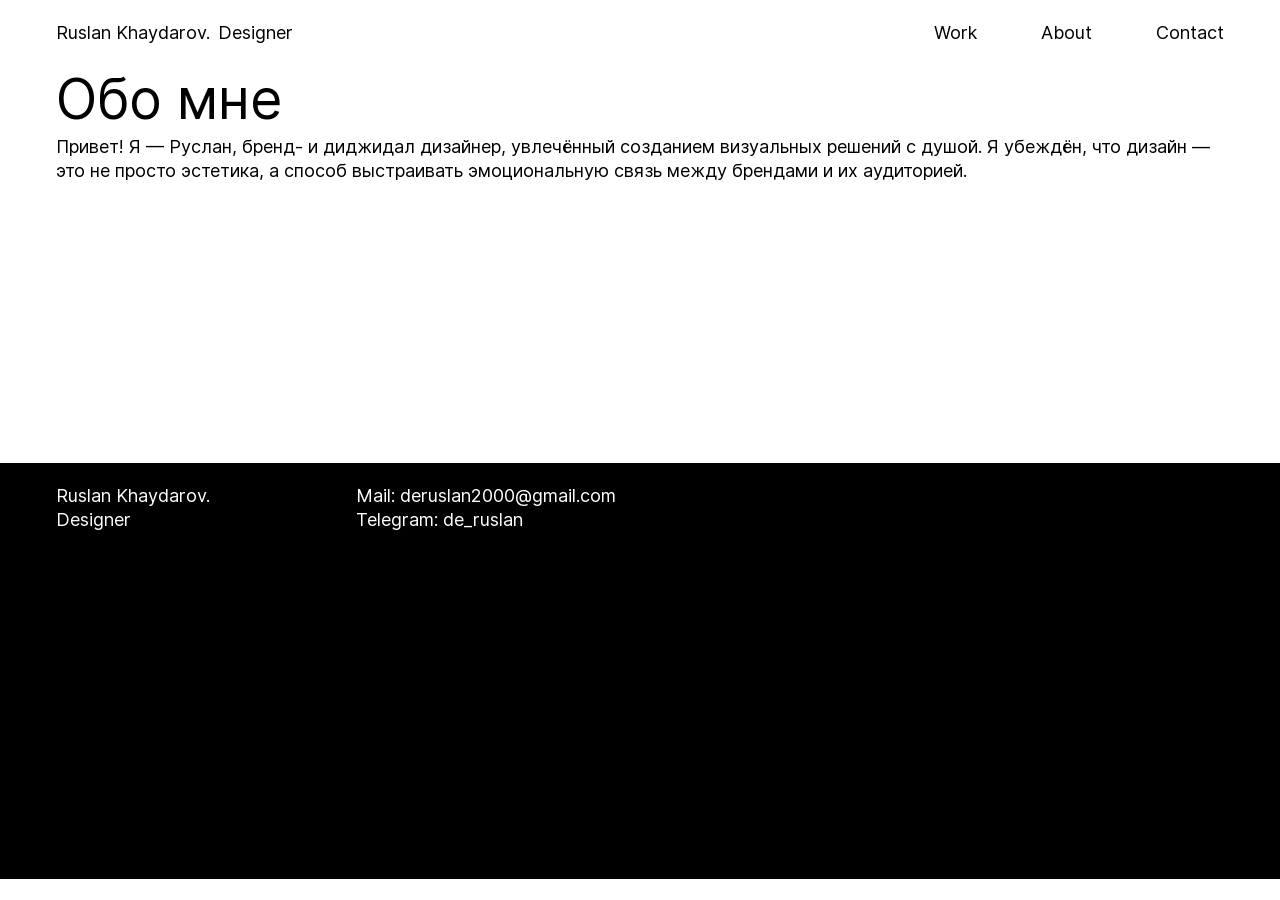
==== about/index.html @ 262247f7 "Add files via upload" ====
<!DOCTYPE html>
<html lang="ru">
<head>
    <meta charset="UTF-8">
    <meta http-equiv="X-UA-Compatible" content="IE=edge">
    <meta name="viewport" content="width=device-width, initial-scale=1.0">
    <link rel="stylesheet" href="../css/fonts.css">
    <link rel="stylesheet" href="../css/bootstrap-reboot.min.css">
    <link rel="stylesheet" href="../css/style.css">
    <title>TMA</title>
</head>
<body>
    <header class="header container">

        <div class="header__logo">
            <div class="logo">
                <div class="logo__text">
                    Ruslan Khaydarov.
                </div>
                <div class="logo__text">
                    Designer
                </div>
            </div>
        </div>

        <nav class="header__nav">
            <button class="burger" type="button" aria-label="Menu" aria-expanded="false">
                <span class="burger__line"></span>
                <span class="burger__line"></span>
            </button>

            <div class="nav">
                <a href="/asphalt.html" class="nav__item">
                    Work
                </a>
                <a href="#" class="nav__item">
                    About
                </a>
                <a href="#" class="nav__item">
                    Contact
                </a>
            </div>

            <div class="nav-overlay" hidden></div>
        </nav>
        

    </header>

    <main class="main container">

        <section class="section-about u-pb-2x u-pt-2x">
            <div class="section-about__text-block">
                <div class="section-about__title">
                    <h1 class="section-about__h1">
                        Обо мне
                    </h1>
                </div>
                <div class="section-about__text">
                    <!-- <h2 class="section-intro__h2">
                        8 фильмов-загадок
                    </h2> -->
                    <p>
                        Привет! Я — Руслан, бренд- и диджидал дизайнер, увлечённый созданием визуальных решений с душой. Я убеждён, что дизайн — это не просто эстетика, а способ выстраивать эмоциональную связь между брендами и их аудиторией.
                    </p>
                </div>
            </div>
            <div class="section-about__img-block">
                <img 
                    src="../image/about-photo.webp" 
                    alt="" 
                    loading="eager"
                    fetchpriority="high">
            </div>
            
            
        </section>

    </main>

    <footer class="footer">
        <div class="container footer__container">
            <div class="footer__logo">
                <div class="logo">
                    <div class="logo__text">
                        Ruslan Khaydarov.
                    </div>
                    <div class="logo__text">
                        Designer
                    </div>
                </div>
            </div>
            <div class="footer__contacts">
                <a href="#" class="footer__link">
                    Mail: deruslan2000@gmail.com
                </a>
                <a href="#" class="footer__link">
                    Telegram: de_ruslan
                </a>
            </div>
        </div>
    </footer>

    <script src="../js/main.js"></script>
</body>
</html>
---- css/fonts.css ----
@font-face {
    font-family: 'Inter';
    src: url('../fonts/Inter-BoldItalic.woff2') format('woff2');
    font-weight: 700;
    font-style: italic;
    font-display: swap;
}

@font-face {
    font-family: 'Inter';
    src: url('../fonts/Inter-MediumItalic.woff2') format('woff2');
    font-weight: 500;
    font-style: italic;
    font-display: swap;
}

@font-face {
    font-family: 'Inter';
    src: url('../fonts/Inter-ThinItalicBETA.woff2') format('woff2');
    font-weight: 100;
    font-style: italic;
    font-display: swap;
}

@font-face {
    font-family: 'Inter';
    src: url('../fonts/Inter-Regular.woff2') format('woff2');
    font-weight: 400;
    font-style: normal;
    font-display: swap;
}

@font-face {
    font-family: 'Inter';
    src: url('../fonts/Inter-Black.woff2') format('woff2');
    font-weight: 900;
    font-style: normal;
    font-display: swap;
}

@font-face {
    font-family: 'Inter';
    src: url('../fonts/Inter-BlackItalic.woff2') format('woff2');
    font-weight: 900;
    font-style: italic;
    font-display: swap;
}

@font-face {
    font-family: 'Inter';
    src: url('../fonts/Inter-LightBETA.woff2') format('woff2');
    font-weight: 300;
    font-style: normal;
    font-display: swap;
}

@font-face {
    font-family: 'Inter';
    src: url('../fonts/Inter-SemiBold.woff2') format('woff2');
    font-weight: 600;
    font-style: normal;
    font-display: swap;
}

@font-face {
    font-family: 'Inter';
    src: url('../fonts/Inter-ExtraBoldItalic.woff2') format('woff2');
    font-weight: 800;
    font-style: italic;
    font-display: swap;
}

@font-face {
    font-family: 'Inter';
    src: url('../fonts/Inter-Bold.woff2') format('woff2');
    font-weight: 700;
    font-style: normal;
    font-display: swap;
}

@font-face {
    font-family: 'Inter';
    src: url('../fonts/Inter-ExtraLightItalicBETA.woff2') format('woff2');
    font-weight: 200;
    font-style: italic;
    font-display: swap;
}

@font-face {
    font-family: 'Inter';
    src: url('../fonts/Inter-ExtraLightBETA.woff2') format('woff2');
    font-weight: 200;
    font-style: normal;
    font-display: swap;
}

@font-face {
    font-family: 'Inter';
    src: url('../fonts/Inter-ExtraBold.woff2') format('woff2');
    font-weight: 800;
    font-style: normal;
    font-display: swap;
}

@font-face {
    font-family: 'Inter';
    src: url('../fonts/Inter-ThinBETA.woff2') format('woff2');
    font-weight: 100;
    font-style: normal;
    font-display: swap;
}

@font-face {
    font-family: 'Inter';
    src: url('../fonts/Inter-LightItalicBETA.woff2') format('woff2');
    font-weight: 300;
    font-style: italic;
    font-display: swap;
}

@font-face {
    font-family: 'Inter';
    src: url('../fonts/Inter-Italic.woff2') format('woff2');
    font-weight: 400;
    font-style: italic;
    font-display: swap;
}

@font-face {
    font-family: 'Inter';
    src: url('../fonts/Inter-SemiBoldItalic.woff2') format('woff2');
    font-weight: 600;
    font-style: italic;
    font-display: swap;
}

@font-face {
    font-family: 'Inter';
    src: url('../fonts/Inter-Medium.woff2') format('woff2');
    font-weight: 500;
    font-style: normal;
    font-display: swap;
}
---- css/style.css ----
.container {
    max-width: 100%;
    margin: 0 16px;
}

@media (min-width: 576px) {
    .container {
        max-width: 100%;
        margin: 0 16px;
    }
  }
@media (min-width: 768px) {
    .container {
        max-width: 100%;
        margin: 0 56px;
    }
}
@media (min-width: 992px) {
    .container {
        max-width: 100%;
        margin: 0 56px;
    }
}
@media (min-width: 1200px) {
    .container {
        max-width: 100%;
        margin: 0 56px;
    }
}
@media (min-width: 1400px) {
    .container {
        max-width: 100%;
        margin: 0 56px;
    }
}

body {
    font-family: "Inter";
    font-weight: 400;
    font-size: 18px;
    line-height: 24px;
    color: #000;
    -webkit-font-smoothing: antialiased;
    -moz-osx-font-smoothing: grayscale;
    text-rendering: optimizeLegibility;
}

h1, h2, h3, h4, h5, h6 {
    font-weight: 400;
}

a {
    color: inherit;
    text-decoration: none;
}

img {
    width: 100%;
    height: auto;
}

h1 {
    font-size: 55px;
    line-height: 1;
}

h2 {
    font-size: 34px;
    line-height: 1;
}

h3 {
    font-size: 24px;
}

p {
    margin-bottom: 24px;
}

p:last-child {
    margin-bottom: 0;
}

.u-mb {
    margin-bottom: 128px;
}

.u-pb {
    padding-bottom: 128px;
}

.u-pb-2x {
    padding-bottom: 256px;
}

.header {
    padding-top: 21px;
    padding-bottom: 27px;
    display: flex;
    justify-content: space-between;
}

.header__logo {
    width: 25%;
}

.logo {
    display: flex;
    flex-wrap: wrap;
}

.logo__text {
    white-space: nowrap;
}

.logo__text:nth-child(1) {
    margin-right: 8px;
}

.nav {
    display: flex;
    gap: 64px;
    justify-content: flex-end;
}

.burger{
    display:none;
    width:32px;
    height:32px;
    padding:20px;
    border:0;
    background:transparent;
    cursor:pointer;
    position:relative;
    z-index:1002;
    margin-left: auto;
  }

  .burger__line{
    position:absolute;
    left:4px;
    width:32px;
    height:2px;
    background:#000;
    transition: transform .25s ease, top .25s ease;
  }
  .burger__line:first-child{ top:9px; }
  .burger__line:last-child{ top:23px; }
  
  .nav-overlay{ display:none; }

.hero {
    width: 100%;
    height: 100vh;
}

.hero--svg-logo {
    display: flex;
    align-items: center;
}

.hero__img {
    height: 100vh;
    object-fit: cover;
}

.hero__img--svg-logo {
    height: auto;
}

.section-intro {
    display: flex;
    gap: 16px;
}

.section-intro__title {
    width: calc(50% - 8px);
}

.section-intro__text {
    width: calc(50% - 8px);
}

.section-intro__h1 {
    position: relative;
    top: -8px;
}

.section-intro__h2 {
    position: relative;
    top: -5px;
    margin-bottom: 18px;
}

.section-book__content {
    display: flex;
    gap: 16px;
    justify-content: space-between;
}

.section-book__text {
    width: calc(25% - 8px);
}

.section-book__label {
    display: inline-block;
    border: 2px solid #000;
    padding: 3px 12px 5px 11px;
    margin-bottom: 44px;
}

.section-book__img {
    width: calc(50% - 8px);
}

/* .section-book__img img {
    max-height: 640px;
} */

.section-book__title {
    margin-bottom: 17px;
}

.section-book__text p {
    text-wrap: balance;
}

.section-book__gallery {
    display: flex;
    gap: 16px;
}

.section-book__slide {
    width: calc((100% / 3) - 8px);
}

/* .section-book__slide img {
    max-height: 640px;
    object-fit: cover;
} */

.footer {
    background-color: #000;
    color: #fff;
    padding-top: 21px;
    padding-bottom: 347px;
}

.footer__container {
    display: flex;
    gap: 16px;
}

.footer__logo {
    width: calc(25% - 8px);
}

.footer__logo .logo {
    display: flex;
    flex-direction: column;
    gap: 0;
}

.footer__contacts {
    width: calc(25% - 8px);
    display: flex;
    flex-direction: column;
}

.section-img-grid {
    display: grid;
    grid-template-columns: repeat(2, 1fr);
    gap: 16px;
}

.section-img-grid__item--mini {
    width: 49%;
    justify-self: flex-end;
}

.identity__logo-border {
    border: 2px solid #000;
    padding: 50px 46px 46px 46px;
}

.identity__text {
    width: 50%;
}

.identity__text h2 {
    margin-bottom: 21px;
}

.identity__logo-block {
    display: flex;
    gap: 16px;
}

.identity__logo-block-item {
    width: calc(50% - 8px);
    display: flex;
    flex-direction: column;
    gap: 16px;
}

.logo-bg-var {
    background: #000;
    padding: 25px 23px 24px 23px;
    margin-bottom: 16px;
}

.logo-bg-var--var-2 {
    background: #C71321;
}

.code-bg {
    width: 50%;
    display: flex;
    flex-direction: column;
    color: #fff;
    padding: 10px 14px 30px 14px;
    background: #000;
}

.code-bg--var-2 {
    background: #C71321;
}

.section-img-grid-2 {
    display: grid;
    gap: 16px;
    grid-template-columns: 1fr 1fr;
}

.section-img-grid-2__item--half {
    grid-column: 1 / 2;
}

.section-img-grid-2__item--full {
    grid-column: 1 / 3;
}

@media(max-width: 1024px) {
    .nav {
        gap: 32px;
    }
}

@media(max-width: 768px) {
    body {
        font-size: 16px;
        line-height: 20px;
    }

    .section-intro {
        flex-direction: column;
    }

    .section-intro__title {
        width: 100%;
    }

    .section-intro__text {
        width: 100%;
    }

    .section-book__content {
        flex-direction: column;
    }
    .section-book__slide {
        margin-bottom: 16px;
    }

    .section-book__title br {
        display: none;
    }

    .footer__logo {
        margin-bottom: 16px;
    }

    .section-book__text {
        width: 100%;
        margin-bottom: 64px;
    }

    .section-book__img {
        width: 100%;
    }

    .u-mb {
    margin-bottom: 64px;
    }

    .u-pb {
        padding-bottom: 64px;
    }
    .hero__img {
        height: auto;
    }
    .hero {
        height: auto;
    }
    .u-pb-2x {
        padding-bottom: 128px;
    }

    .section-intro__title {
        margin-bottom: 23px;
    }

    p {
        margin-bottom: 20px;
    }

    .section-intro__h2 {
        margin-bottom: 20px;
    }

    .section-book__gallery {
        flex-direction: column;
    }

    .section-book__slide {
        width: 100%;
    }

    h1 {
        font-size: 32px;
        line-height: 32px;
    }
    
    h2 {
        font-size: 24px;
        line-height: 24px;
    }

    .section-img-grid {
        grid-template-columns: 1fr;
    }

    .identity__text {
        width: 100%;
    }

    .identity__logo-block {
        flex-direction: column;
    }
    
    .identity__logo-block-item {
        width: 100%;
    }

    .section-img-grid-2 {
        grid-template-columns: 1fr; 
    }

    .section-img-grid-2__item--half {
        grid-column: auto;
    }

    .section-img-grid-2__item--full {
        grid-column: auto;
    }

    .footer__container {
        flex-direction: column;
    }
}

@media(max-width: 576px) {
    body {
        font-size: 16px;
        line-height: 20px;
    }
    .burger{ display:block; }

  .nav{
    position: absolute;
    right: 0;
    top: 100%;
    padding: 16px 16px;
    background: #c8c8c8;
    display: flex;
    width: 200px;
    flex-direction: column;
    align-items: flex-start;
    gap: 12px;
    transform-origin: top;
    transform: scaleY(0);
    opacity: 0;
    pointer-events: none;
    transition: transform .25s ease, opacity .2s ease;
    z-index: 1001;
  }

  .header__nav.is-open .nav{
    transform: scaleY(1);
    opacity: 1;
    pointer-events: auto;
  }

  /* оверлей для клика вне */
  .nav-overlay{
    position: fixed;
    inset: 0;
    /* background: rgba(0,0,0,.35); */
    z-index: 1000;
  }
  .header__nav.is-open .nav-overlay{ display:block; }

  /* бургер -> крестик */
  .header__nav.is-open .burger__line:first-child{
    top: 20px;
    transform: rotate(45deg);
  }
  .header__nav.is-open .burger__line:last-child{
    top: 20px;
    transform: rotate(-45deg);
  }
  .is-open .burger {
    background: #c8c8c8;
  }
  
  .section-book__title br {
    display: none;
  }

  .section-book__text {
    margin-bottom: 64px;
  }
}

@media(min-width: 1441px) {
    .section-book__slide img {
        max-height: none;
    }

    .section-book__img img {
        max-height: none;
    }
}
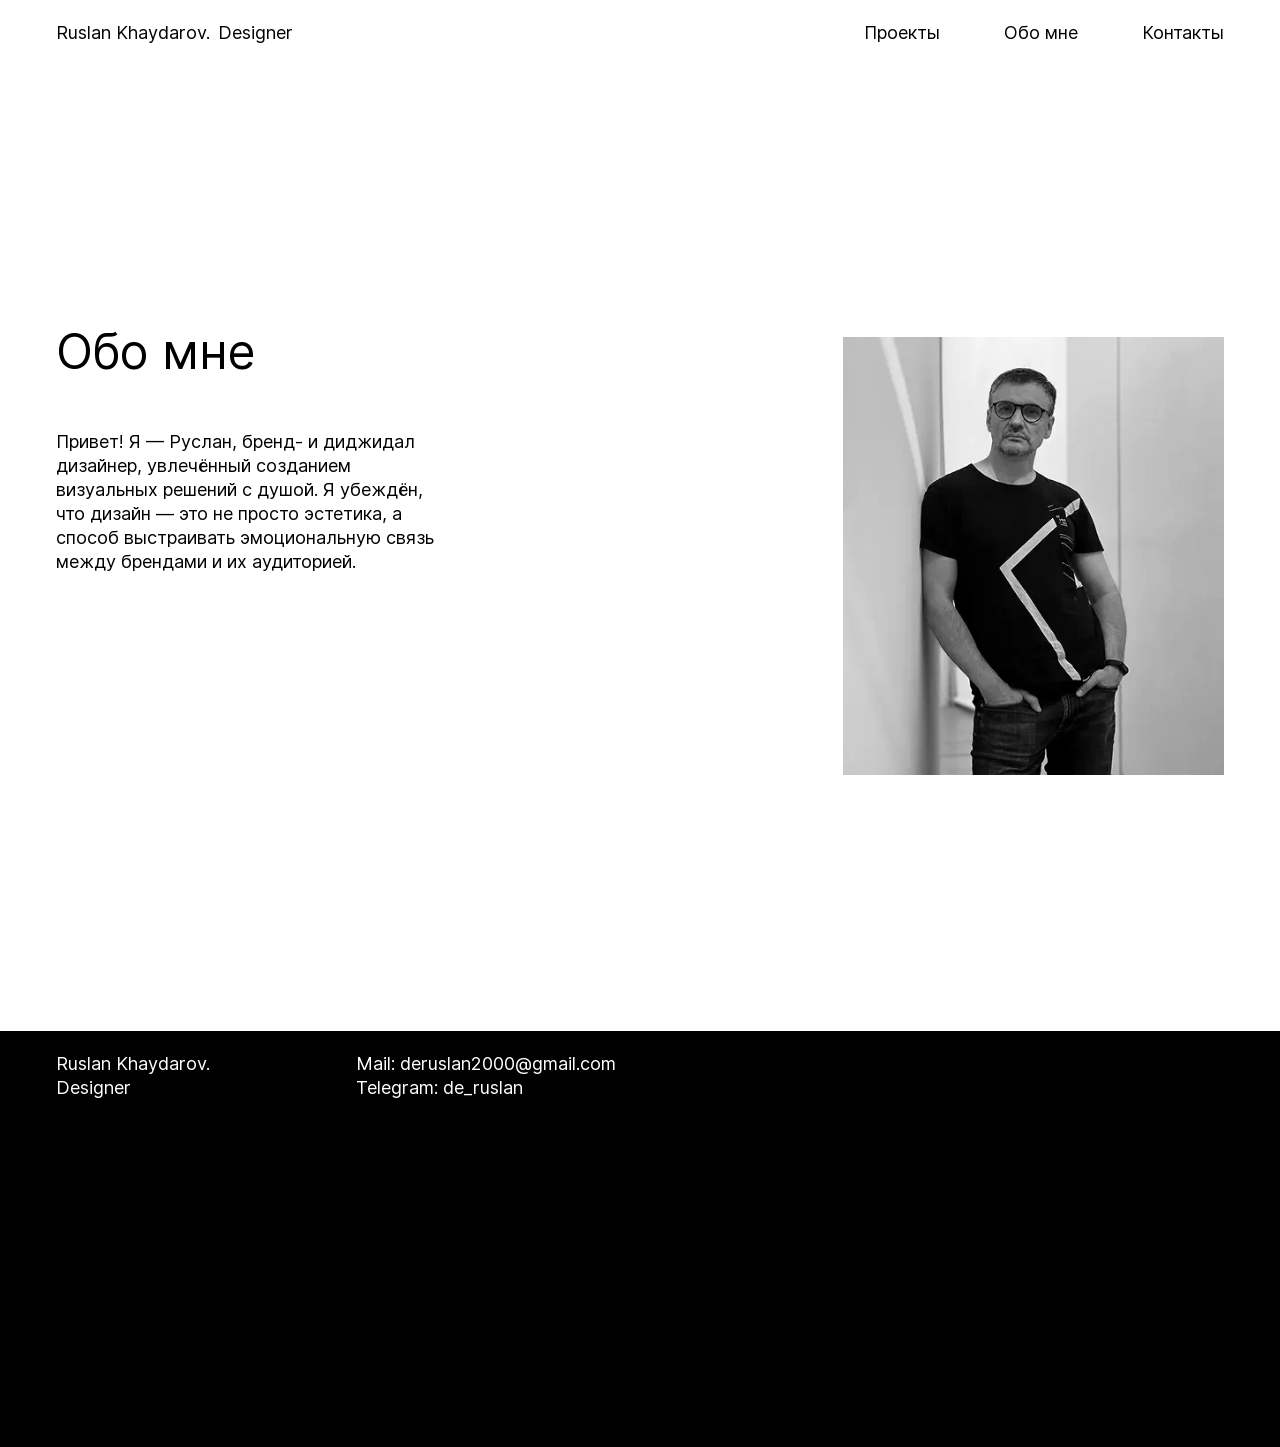
==== commit 46033482: "Add files via upload" ====
--- a/about/index.html
+++ b/about/index.html
@@ -30,14 +30,14 @@
             </button>
 
             <div class="nav">
-                <a href="/asphalt.html" class="nav__item">
-                    Work
+                <a href="../asphalt/index.html" class="nav__item">
+                    Проекты
                 </a>
-                <a href="#" class="nav__item">
-                    About
+                <a href="../about/index.html" class="nav__item">
+                    Обо мне
                 </a>
-                <a href="#" class="nav__item">
-                    Contact
+                <a href="../contacts/index.html" class="nav__item">
+                    Контакты
                 </a>
             </div>
 
--- a/css/style.css
+++ b/css/style.css
@@ -60,7 +60,7 @@
 }
 
 h1 {
-    font-size: 55px;
+    font-size: 48px;
     line-height: 1;
 }
 
@@ -91,6 +91,10 @@
 
 .u-pb-2x {
     padding-bottom: 256px;
+}
+
+.u-pt-2x {
+    padding-top: 256px;
 }
 
 .header {
@@ -168,6 +172,10 @@
     height: auto;
 }
 
+.main {
+    min-height: 100vh;
+}
+
 .section-intro {
     display: flex;
     gap: 16px;
@@ -218,7 +226,8 @@
 } */
 
 .section-book__title {
-    margin-bottom: 17px;
+    margin-bottom: 33px;
+    margin-top: -11px;
 }
 
 .section-book__text p {
@@ -340,6 +349,113 @@
     grid-column: 1 / 3;
 }
 
+.section-about {
+    display: flex;
+    gap: 16px;
+    justify-content: space-between;
+}
+
+.section-about__h1 {
+    margin-bottom: 54px;
+}
+
+.section-about__text-block {
+    width: calc(33.33% - 8px);
+}
+
+.section-about__img-block {
+    width: calc(33.33% - 8px);
+    padding-top: 9px;
+}
+
+.section-contacts__h1 {
+    margin-bottom: 54px;
+}
+
+.section-contacts__text {
+    display: flex;
+    flex-direction: column;
+}
+
+.hero__img--main {
+    object-fit: contain;
+    object-position: bottom;
+}
+
+.hero--main {
+    margin-bottom: 248px;
+}
+
+.section-main {
+    display: flex;
+    justify-content: flex-end;
+    gap: 16px;
+    padding-bottom: 242px;
+}
+
+.section-main__h1 {
+    margin-bottom: 53px;
+}
+
+.section-main__text-block {
+    width: calc(50% - 8px);
+}
+
+.section-process {
+    padding-bottom: 247px;
+}
+
+.section-process__h1 {
+    margin-bottom: 65px;
+}
+
+.section-process__graph {
+    display: grid;
+    grid-template-columns: 3fr 2fr 3fr 2fr 3fr;
+    gap: 16px;
+}
+
+.ball-block {
+    min-height: 208px;
+    aspect-ratio: 1 / 1;
+    background: #000;
+    border-radius: 50%;
+    display: flex;
+    align-items: center;
+    justify-content: center;
+}
+
+.ball-block__text {
+    color: #fff;
+}
+
+.arrow-block {
+    height: 100%;
+    display: flex;
+    align-items: center;
+}
+
+.arrow-block__img {
+    height: 18px;
+    object-fit: cover;
+    object-position: right;
+}
+
+.section-projects {
+    padding-bottom: 61px;
+}
+
+.section-projects__h1 {
+    margin-bottom: 65px;
+}
+
+
+.section-projects__project-links {
+    display: grid;
+    grid-template-columns: 1fr 1fr 1fr;
+    gap: 16px;
+}
+
 @media(max-width: 1024px) {
     .nav {
         gap: 32px;
@@ -405,6 +521,10 @@
         padding-bottom: 128px;
     }
 
+    .u-pt-2x {
+        padding-top: 128px;
+    }
+
     .section-intro__title {
         margin-bottom: 23px;
     }
@@ -465,6 +585,93 @@
 
     .footer__container {
         flex-direction: column;
+    }
+
+    .section-about {
+        flex-direction: column;
+        gap: 43px;
+    }
+
+    .section-about__h1 {
+        margin-bottom: 49px;
+    }
+
+    .section-about__text-block {
+        width: 100%;
+    }
+
+    .section-about__img-block {
+        width: 100%;
+    }
+
+    .section-contacts__h1 {
+        margin-top: 52px;
+    }
+
+    .section-main__text-block {
+        width: 100%;
+    }
+
+    .hero--main {
+        margin-bottom: 92px;
+    }
+
+    .section-main__h1 {
+        margin-bottom: 52px;
+    }
+
+    .section-main {
+        padding-bottom: 88px;
+    }
+
+    .section-process__h1 {
+        margin-bottom: 60px;
+    }
+    
+    .section-process__graph {
+        grid-template-columns: 1fr;
+        grid-template-rows: 2fr minmax(auto, 64px) 2fr minmax(auto, 64px) 2fr;        /* Ширина в половину экрана */
+        margin: 0 auto; 
+    }
+
+    .arrow-block {
+        height: 100%;
+        display: flex;
+        flex-direction: column;
+        align-items: center;
+        justify-content: center;
+    }
+    .arrow-block__img {
+        height: 18px;
+        width: 50%;
+        object-fit: cover;
+        object-position: right;
+        transform: rotate(90deg);
+    }
+
+    .ball-block {
+        max-height: 208px;
+        margin: 0 auto;
+    }
+
+    .arrow-block__img {
+        width: 64px;
+    }
+
+    .section-process {
+        padding-bottom: 92px;
+    }
+
+    .section-projects__h1 {
+        margin-bottom: 60px;
+    }
+
+    .section-projects__project-links {
+        grid-template-columns: 1fr;
+    }
+
+    .section-projects {
+        padding-bottom: 84px;
     }
 }
 
@@ -540,3 +747,5 @@
         max-height: none;
     }
 }
+
+
